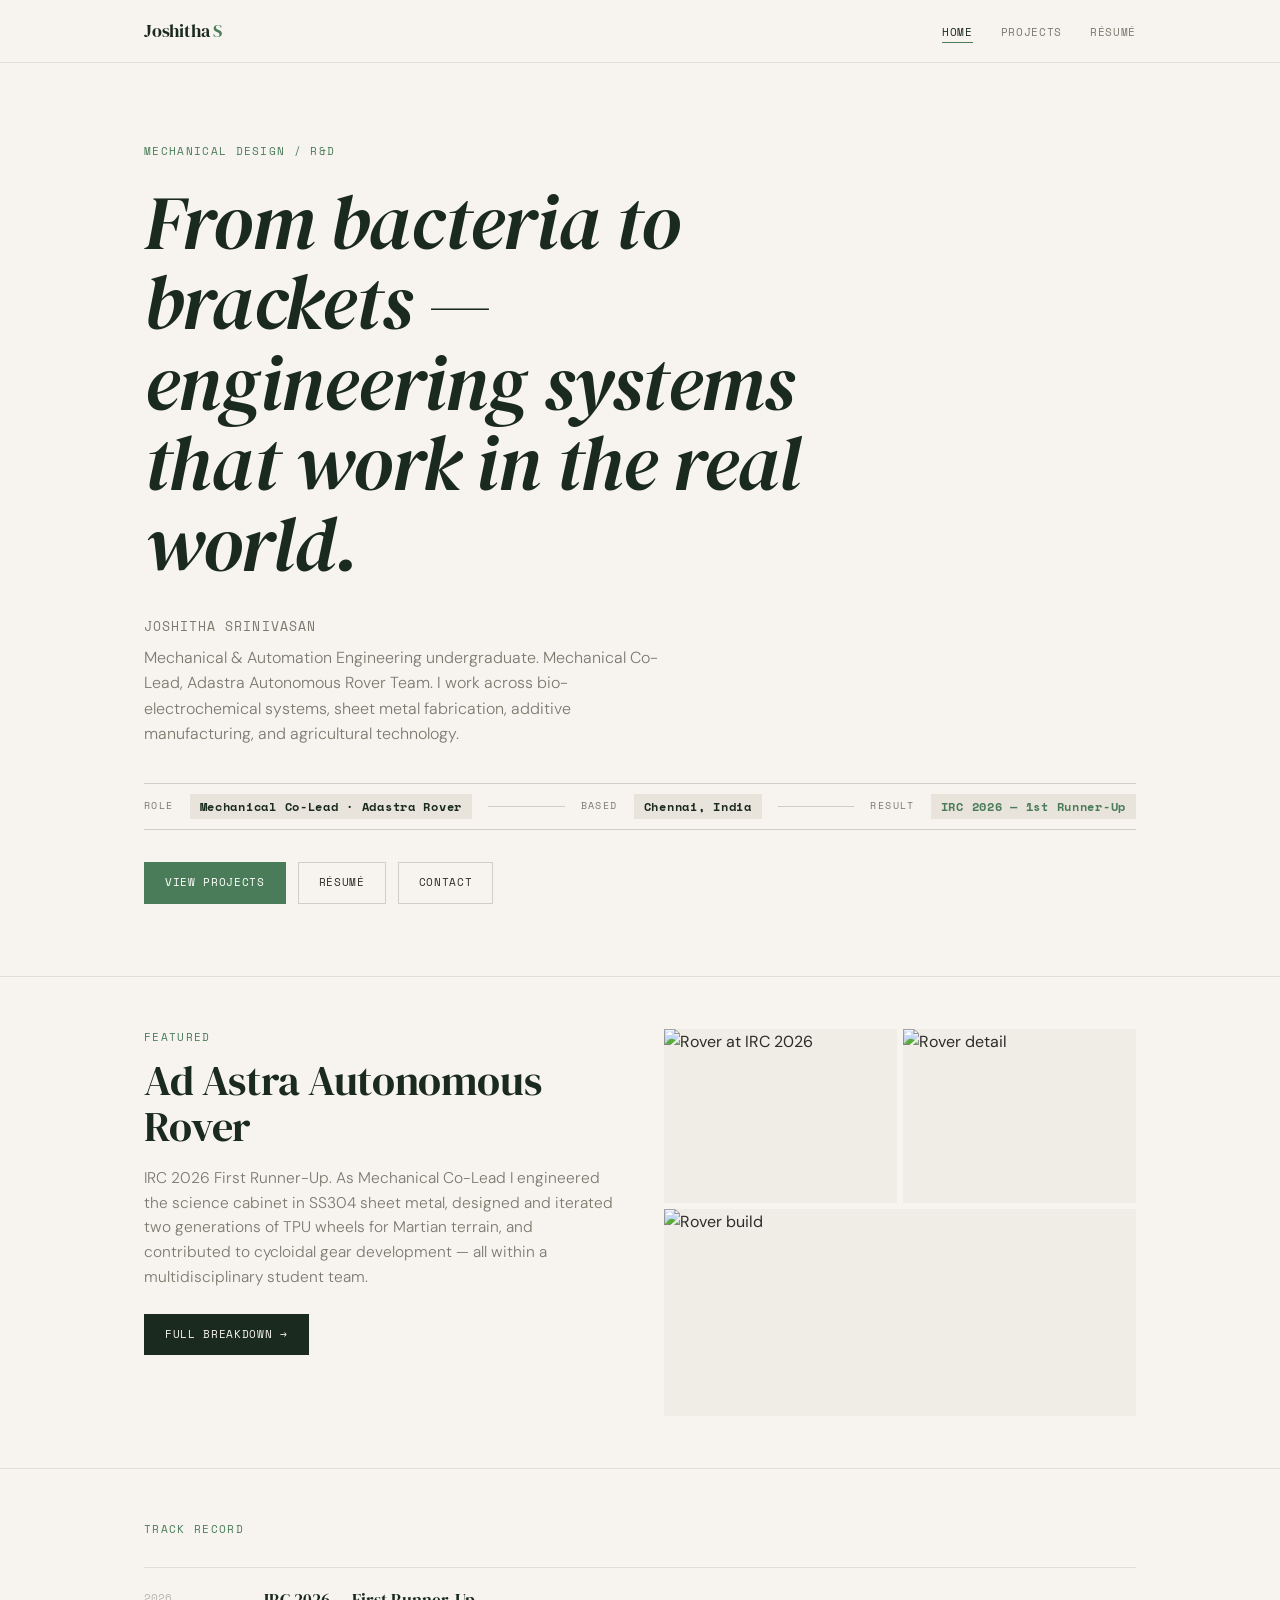
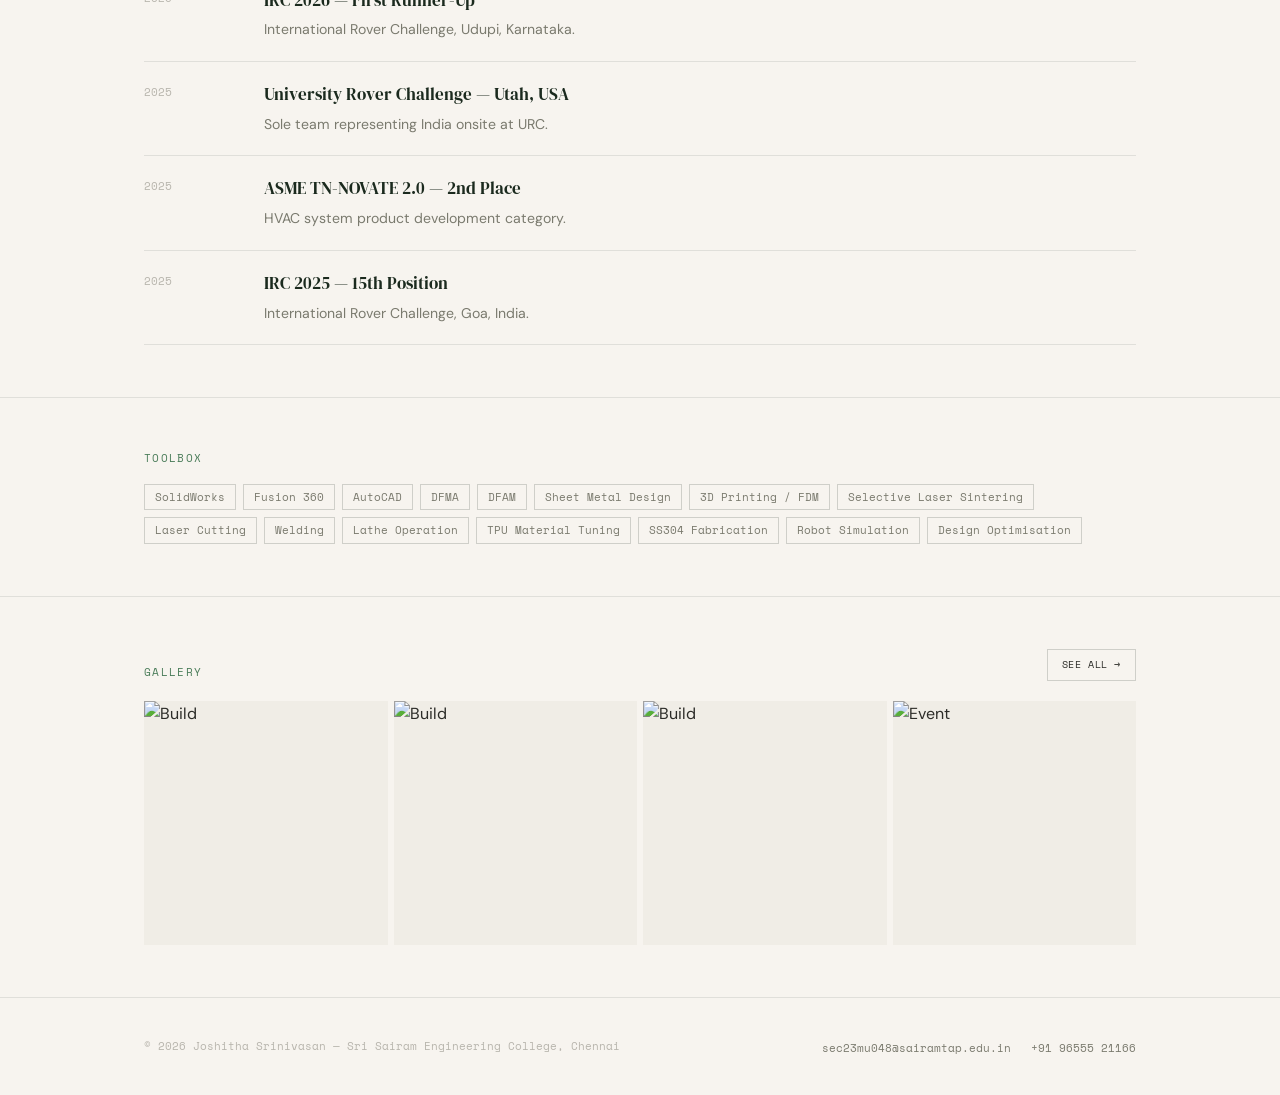
==== index.html @ 1618175f "Add files via upload" ====
<!DOCTYPE html>
<html lang="en">
<head>
<meta charset="UTF-8">
<meta name="viewport" content="width=device-width,initial-scale=1.0">
<title>Joshitha Srinivasan — Mechanical Design Engineer</title>
<meta name="description" content="Mechanical & Automation Engineering undergraduate. Mechanical Co-Lead, Adastra Autonomous Rover Team. Bio-electrochemical systems, materials, CAD, fabrication.">
<link rel="stylesheet" href="style.css">
</head>
<body>

<nav class="nav">
  <div class="wrap nav__inner">
    <a href="index.html" class="nav__logo">Joshitha<span> S</span></a>
    <ul class="nav__links">
      <li><a href="index.html" aria-current="page">Home</a></li>
      <li><a href="projects.html">Projects</a></li>
      <li><a href="resume.html">Résumé</a></li>
    </ul>
  </div>
</nav>

<!-- HERO -->
<section style="padding:80px 0 72px;">
  <div class="wrap">

    <!-- italic serif quote — the risk, the opener -->
    <p class="eyebrow" style="margin-bottom:20px;">Mechanical Design / R&amp;D</p>
    <h1 style="font-style:italic; color:var(--forest); max-width:740px; margin-bottom:32px; line-height:1.05;">
      From bacteria to brackets — engineering systems that work in the real world.
    </h1>

    <!-- Name below the quote — unconventional, signals thinker not CV -->
    <p style="font-family:var(--mono);font-size:13px;letter-spacing:.08em;text-transform:uppercase;color:var(--muted);margin-bottom:8px;">Joshitha Srinivasan</p>
    <p style="font-family:var(--sans);font-size:1rem;color:var(--muted);max-width:520px;font-weight:300;margin-bottom:36px;">Mechanical &amp; Automation Engineering undergraduate. Mechanical Co-Lead, Adastra Autonomous Rover Team. I work across bio-electrochemical systems, sheet metal fabrication, additive manufacturing, and agricultural technology.</p>

    <!-- Spec strip — hero version -->
    <div class="material-strip">
      <span class="material-label">Role</span>
      <span class="material-name">Mechanical Co-Lead · Adastra Rover</span>
      <span style="flex:1;height:1px;background:var(--line2);"></span>
      <span class="material-label">Based</span>
      <span class="material-name">Chennai, India</span>
      <span style="flex:1;height:1px;background:var(--line2);"></span>
      <span class="material-label">Result</span>
      <span class="material-name" style="color:var(--sage);">IRC 2026 — 1st Runner-Up</span>
    </div>

    <div style="display:flex;gap:12px;flex-wrap:wrap;margin-top:28px;">
      <a href="projects.html" class="btn btn--sage">View projects</a>
      <a href="resume.html" class="btn">Résumé</a>
      <a href="mailto:sec23mu048@sairamtap.edu.in" class="btn">Contact</a>
    </div>
  </div>
</section>

<hr class="rule">

<!-- FEATURED — Rover -->
<section class="tight">
  <div class="wrap">
    <div class="two-col">
      <div>
        <p class="eyebrow" style="margin-bottom:12px;">Featured</p>
        <h2 style="color:var(--forest);margin-bottom:16px;">Ad Astra Autonomous Rover</h2>
        <p style="color:var(--muted);font-weight:300;font-size:.97rem;margin-bottom:24px;">IRC 2026 First Runner-Up. As Mechanical Co-Lead I engineered the science cabinet in SS304 sheet metal, designed and iterated two generations of TPU wheels for Martian terrain, and contributed to cycloidal gear development — all within a multidisciplinary student team.</p>
        <a href="projects.html#rover" class="btn btn--primary">Full breakdown →</a>
      </div>
      <div style="display:grid;grid-template-columns:1fr 1fr;gap:6px;">
        <div class="img-box" style="aspect-ratio:4/3;" onclick="lb(this)"><img src="Rover/20251028_035714.jpg" alt="Rover at IRC 2026"></div>
        <div class="img-box" style="aspect-ratio:4/3;" onclick="lb(this)"><img src="Rover/EPC08366.JPG" alt="Rover detail"></div>
        <div class="img-box" style="grid-column:1/-1;aspect-ratio:16/7;" onclick="lb(this)"><img src="Rover/IMG-20260131-WA0018.jpg" alt="Rover build"></div>
      </div>
    </div>
  </div>
</section>

<hr class="rule">

<!-- ACHIEVEMENTS -->
<section class="tight">
  <div class="wrap">
    <p class="eyebrow" style="margin-bottom:28px;">Track Record</p>
    <div class="timeline-row">
      <div class="timeline-year">2026</div>
      <div><p class="timeline-h">IRC 2026 — First Runner-Up</p><p class="timeline-p">International Rover Challenge, Udupi, Karnataka.</p></div>
    </div>
    <div class="timeline-row">
      <div class="timeline-year">2025</div>
      <div><p class="timeline-h">University Rover Challenge — Utah, USA</p><p class="timeline-p">Sole team representing India onsite at URC.</p></div>
    </div>
    <div class="timeline-row">
      <div class="timeline-year">2025</div>
      <div><p class="timeline-h">ASME TN-NOVATE 2.0 — 2nd Place</p><p class="timeline-p">HVAC system product development category.</p></div>
    </div>
    <div class="timeline-row">
      <div class="timeline-year">2025</div>
      <div><p class="timeline-h">IRC 2025 — 15th Position</p><p class="timeline-p">International Rover Challenge, Goa, India.</p></div>
    </div>
  </div>
</section>

<hr class="rule">

<!-- TOOLBOX -->
<section class="tight">
  <div class="wrap">
    <p class="eyebrow" style="margin-bottom:16px;">Toolbox</p>
    <div class="tags">
      <span class="tag">SolidWorks</span><span class="tag">Fusion 360</span><span class="tag">AutoCAD</span>
      <span class="tag">DFMA</span><span class="tag">DFAM</span><span class="tag">Sheet Metal Design</span>
      <span class="tag">3D Printing / FDM</span><span class="tag">Selective Laser Sintering</span>
      <span class="tag">Laser Cutting</span><span class="tag">Welding</span><span class="tag">Lathe Operation</span>
      <span class="tag">TPU Material Tuning</span><span class="tag">SS304 Fabrication</span>
      <span class="tag">Robot Simulation</span><span class="tag">Design Optimisation</span>
    </div>
  </div>
</section>

<hr class="rule">

<!-- GALLERY TEASER -->
<section class="tight">
  <div class="wrap">
    <div style="display:flex;justify-content:space-between;align-items:flex-end;margin-bottom:20px;">
      <p class="eyebrow">Gallery</p>
      <a href="projects.html#gallery" class="btn" style="font-size:10px;padding:7px 14px;">See all →</a>
    </div>
    <div style="display:grid;grid-template-columns:repeat(4,1fr);gap:6px;">
      <div class="img-box" style="aspect-ratio:1;" onclick="lb(this)"><img src="Gallery/EPC08381.JPG" alt="Build"></div>
      <div class="img-box" style="aspect-ratio:1;" onclick="lb(this)"><img src="Gallery/EPC08477.JPG" alt="Build"></div>
      <div class="img-box" style="aspect-ratio:1;" onclick="lb(this)"><img src="Gallery/EPC08541.JPG" alt="Build"></div>
      <div class="img-box" style="aspect-ratio:1;" onclick="lb(this)"><img src="Gallery/EPC09230.JPG" alt="Event"></div>
    </div>
  </div>
</section>

<!-- LIGHTBOX -->
<div class="lightbox" id="lightbox" onclick="closeLb()">
  <button class="lightbox__close" onclick="closeLb()">✕ Close</button>
  <img class="lightbox__img" id="lbImg" src="" alt="">
</div>

<footer class="site-footer">
  <div class="wrap site-footer__inner">
    <span class="footer-copy">© 2026 Joshitha Srinivasan — Sri Sairam Engineering College, Chennai</span>
    <ul class="footer-links">
      <li><a href="mailto:sec23mu048@sairamtap.edu.in">sec23mu048@sairamtap.edu.in</a></li>
      <li><a href="tel:+919655521166">+91 96555 21166</a></li>
    </ul>
  </div>
</footer>

<script>
function lb(el){ document.getElementById('lbImg').src=el.querySelector('img').src; document.getElementById('lightbox').classList.add('open'); document.body.style.overflow='hidden'; }
function closeLb(){ document.getElementById('lightbox').classList.remove('open'); document.body.style.overflow=''; }
document.addEventListener('keydown',e=>{ if(e.key==='Escape') closeLb(); });
</script>
</body>
</html>
---- style.css ----
@import url('https://fonts.googleapis.com/css2?family=DM+Serif+Display:ital@0;1&family=DM+Sans:wght@300;400;500;600&family=Space+Mono:wght@400;700&display=swap');

/* ── TOKENS ── */
:root {
  --parchment: #F7F4EF;
  --forest:    #1B2A1E;
  --sage:      #4A7C59;
  --yellow:    #E8C547;
  --ink:       #2C2C28;
  --muted:     #7A7A6E;
  --dim:       #B8B5AD;
  --line:      rgba(27,42,30,0.10);
  --line2:     rgba(27,42,30,0.18);
  --surface:   #F0EDE6;
  --surface2:  #E8E4DC;

  --serif:  'DM Serif Display', Georgia, serif;
  --sans:   'DM Sans', sans-serif;
  --mono:   'Space Mono', monospace;

  --maxw: 1120px;
  --gap:  clamp(20px, 5vw, 64px);
}

*, *::before, *::after { box-sizing: border-box; margin: 0; padding: 0; }
html { scroll-behavior: smooth; }
@media(prefers-reduced-motion:reduce){ html{scroll-behavior:auto} *{animation-duration:.001ms!important;transition-duration:.001ms!important} }
body { background: var(--parchment); color: var(--ink); font-family: var(--sans); font-size:16px; line-height:1.6; -webkit-font-smoothing:antialiased; }
img { max-width:100%; display:block; }
a { color:inherit; text-decoration:none; }
::selection { background: var(--sage); color: #fff; }
:focus-visible { outline: 2px solid var(--sage); outline-offset: 3px; }

.wrap { max-width: var(--maxw); margin: 0 auto; padding: 0 var(--gap); }

/* ── NAV ── */
.nav {
  position: sticky; top: 0; z-index: 100;
  background: rgba(247,244,239,0.92);
  backdrop-filter: blur(8px);
  border-bottom: 1px solid var(--line);
}
.nav__inner { display:flex; align-items:center; justify-content:space-between; height:62px; }
.nav__logo { font-family: var(--serif); font-size:18px; color:var(--forest); letter-spacing:-.01em; }
.nav__logo span { color: var(--sage); }
.nav__links { display:flex; gap:28px; list-style:none; }
.nav__links a { font-family:var(--mono); font-size:11px; letter-spacing:.06em; text-transform:uppercase; color:var(--muted); border-bottom:1px solid transparent; padding-bottom:2px; transition:color .15s,border-color .15s; }
.nav__links a:hover, .nav__links a[aria-current] { color:var(--forest); border-color:var(--sage); }

/* ── TYPE ── */
.eyebrow { font-family:var(--mono); font-size:11px; letter-spacing:.12em; text-transform:uppercase; color:var(--sage); }
h1,h2,h3 { font-family:var(--serif); font-weight:400; letter-spacing:-.01em; }
h1 { font-size:clamp(2.8rem,6vw,5rem); line-height:1; }
h2 { font-size:clamp(1.8rem,3.5vw,2.6rem); line-height:1.1; }
h3 { font-size:clamp(1.1rem,2vw,1.4rem); line-height:1.2; }

/* ── MATERIAL STRIP ── signature element ── */
.material-strip {
  display: flex;
  align-items: center;
  gap: 16px;
  padding: 10px 0;
  border-top: 1px solid var(--line2);
  border-bottom: 1px solid var(--line2);
  margin-bottom: 32px;
}
.material-label {
  font-family: var(--mono);
  font-size: 10px;
  letter-spacing: .14em;
  text-transform: uppercase;
  color: var(--muted);
}
.material-name {
  font-family: var(--mono);
  font-size: 12px;
  font-weight: 700;
  color: var(--forest);
  background: var(--surface2);
  padding: 3px 10px;
  letter-spacing: .06em;
}
.material-dot {
  width: 10px; height: 10px;
  border-radius: 50%;
  flex-shrink: 0;
}

/* ── BUTTONS ── */
.btn { display:inline-flex; align-items:center; gap:8px; font-family:var(--mono); font-size:11px; letter-spacing:.06em; text-transform:uppercase; padding:11px 20px; border:1px solid var(--line2); color:var(--ink); transition:background .15s,border-color .15s; }
.btn:hover { background:var(--surface2); }
.btn--primary { background:var(--forest); border-color:var(--forest); color:var(--parchment); }
.btn--primary:hover { background:var(--sage); border-color:var(--sage); }
.btn--sage { background:var(--sage); border-color:var(--sage); color:#fff; }
.btn--sage:hover { background:var(--forest); border-color:var(--forest); }

/* ── LAYOUT ── */
section { padding:80px 0; }
section.tight { padding:52px 0; }
.rule { border:none; border-top:1px solid var(--line); }
.two-col { display:grid; grid-template-columns:1fr 1fr; gap:48px; align-items:start; }
@media(max-width:800px){ .two-col{grid-template-columns:1fr;gap:28px;} }

/* ── IMAGES ── */
.img-box {
  background:var(--surface);
  overflow:hidden;
  cursor:pointer;
  display:flex;
  align-items:center;
  justify-content:center;
}
.img-box img { width:100%; height:100%; object-fit:cover; transition:transform .3s ease; }
.img-box:hover img { transform:scale(1.02); }
.img-box.contain img { object-fit:contain; }
.img-strip { display:grid; grid-template-columns:repeat(auto-fill,minmax(180px,1fr)); gap:6px; margin-top:6px; }
.img-strip .img-box { aspect-ratio:4/3; }

/* ── PROJECT BLOCK ── */
.proj-block { padding:64px 0; border-bottom:1px solid var(--line); }
.proj-block:last-of-type { border-bottom:none; }
.proj-cols { display:grid; grid-template-columns:1fr 1fr; gap:48px; align-items:start; margin-top:0; }
@media(max-width:820px){ .proj-cols{grid-template-columns:1fr;gap:24px;} }
.proj-num { font-family:var(--serif); font-size:clamp(3rem,6vw,5rem); color:var(--dim); line-height:1; margin-bottom:8px; font-style:italic; }
.proj-title { font-family:var(--serif); font-size:clamp(1.4rem,3vw,2rem); line-height:1.1; color:var(--forest); margin-bottom:20px; }
.proj-body { font-size:.96rem; color:var(--muted); line-height:1.75; font-weight:300; }
.proj-body p { margin-bottom:1em; }
.proj-body p:last-child { margin-bottom:0; }
.proj-body strong { color:var(--ink); font-weight:600; }
.proj-section { font-family:var(--mono); font-size:10px; letter-spacing:.12em; text-transform:uppercase; color:var(--sage); margin:20px 0 6px; }

/* ── SPEC TABLE ── */
.specs { border:1px solid var(--line2); margin:20px 0; }
.spec-row { display:grid; grid-template-columns:140px 1fr; border-bottom:1px solid var(--line); }
.spec-row:last-child { border-bottom:none; }
.spec-k { font-family:var(--mono); font-size:10px; letter-spacing:.08em; text-transform:uppercase; color:var(--muted); padding:10px 14px; background:var(--surface); }
.spec-v { font-family:var(--mono); font-size:12px; font-weight:700; color:var(--forest); padding:10px 14px; }

/* ── TAGS ── */
.tags { display:flex; flex-wrap:wrap; gap:7px; margin-top:16px; }
.tag { font-family:var(--mono); font-size:10.5px; padding:4px 10px; border:1px solid var(--line2); color:var(--muted); }

/* ── TIMELINE ── */
.timeline-row { display:grid; grid-template-columns:100px 1fr; gap:20px; padding:20px 0; border-top:1px solid var(--line); }
.timeline-row:last-child { border-bottom:1px solid var(--line); }
.timeline-year { font-family:var(--mono); font-size:11px; color:var(--dim); padding-top:2px; }
.timeline-h { font-family:var(--serif); font-size:1.05rem; color:var(--forest); }
.timeline-p { font-size:.88rem; color:var(--muted); margin-top:4px; }
@media(max-width:560px){ .timeline-row{grid-template-columns:1fr;gap:4px;} }

/* ── GALLERY ── */
.gallery-grid { columns:3 180px; gap:6px; }
.gallery-grid .img-box { width:100%; margin-bottom:6px; break-inside:avoid; aspect-ratio:unset; }
.gallery-grid .img-box img { width:100%; height:auto; object-fit:cover; }
@media(max-width:560px){ .gallery-grid{columns:2 120px;} }

/* ── LIGHTBOX ── */
.lightbox { display:none; position:fixed; inset:0; background:rgba(27,42,30,.94); z-index:200; align-items:center; justify-content:center; }
.lightbox.open { display:flex; }
.lightbox__img { max-width:90vw; max-height:88vh; object-fit:contain; }
.lightbox__close { position:absolute; top:20px; right:24px; font-family:var(--mono); font-size:12px; color:rgba(255,255,255,.5); cursor:pointer; background:none; border:none; }
.lightbox__close:hover { color:#fff; }

/* ── RESUME PAGE ── */
.cv-page { background:#fff; padding:32px 0 64px; }
.cv-bar { max-width:780px; margin:0 auto 16px; padding:0 24px; display:flex; justify-content:flex-end; }
.cv { max-width:760px; margin:0 auto; padding:52px 56px; background:#fff; border:1px solid #ddd; box-shadow:0 2px 20px rgba(0,0,0,.06); font-family:'Calibri','Arial',sans-serif; font-size:11pt; line-height:1.45; color:#000; }
.cv-name { font-size:26pt; font-weight:700; color:#000; margin-bottom:3px; }
.cv-contact { font-size:10pt; color:#333; margin-bottom:8px; }
.cv-rule { border:none; border-top:2px solid #000; margin:10px 0; }
.cv-rule-thin { border:none; border-top:1px solid #ccc; margin:8px 0; }
.cv-sec { font-size:11pt; font-weight:700; text-transform:uppercase; letter-spacing:.06em; color:#000; margin-bottom:6px; }
.cv-body { font-size:10.5pt; line-height:1.5; color:#000; }
.cv-body p { margin-bottom:4px; }
.cv-role { font-weight:700; font-size:10.5pt; }
.cv-list { list-style:disc; padding-left:18px; margin:4px 0 10px; }
.cv-list li { font-size:10.5pt; line-height:1.5; margin-bottom:3px; }
.cv-sub { font-weight:700; font-size:10.5pt; margin:8px 0 3px; }
.cv-achieve { list-style:none; padding:0; margin:4px 0; }
.cv-achieve li { font-size:10.5pt; padding:4px 0; border-bottom:1px solid #eee; }
.cv-achieve li:last-child { border-bottom:none; }
.cv-achieve li::before { content:"• "; font-weight:700; }

/* ── FOOTER ── */
.site-footer { border-top:1px solid var(--line); padding:36px 0; }
.site-footer__inner { display:flex; justify-content:space-between; align-items:center; flex-wrap:wrap; gap:14px; }
.footer-links { display:flex; gap:20px; list-style:none; }
.footer-links a { font-family:var(--mono); font-size:11px; color:var(--muted); }
.footer-links a:hover { color:var(--sage); }
.footer-copy { font-family:var(--mono); font-size:11px; color:var(--dim); }

@media print {
  .nav,.site-footer,.cv-bar { display:none!important; }
  .cv-page { padding:0; background:#fff; }
  .cv { border:none; box-shadow:none; max-width:100%; padding:0; }
  body { background:#fff!important; }
}
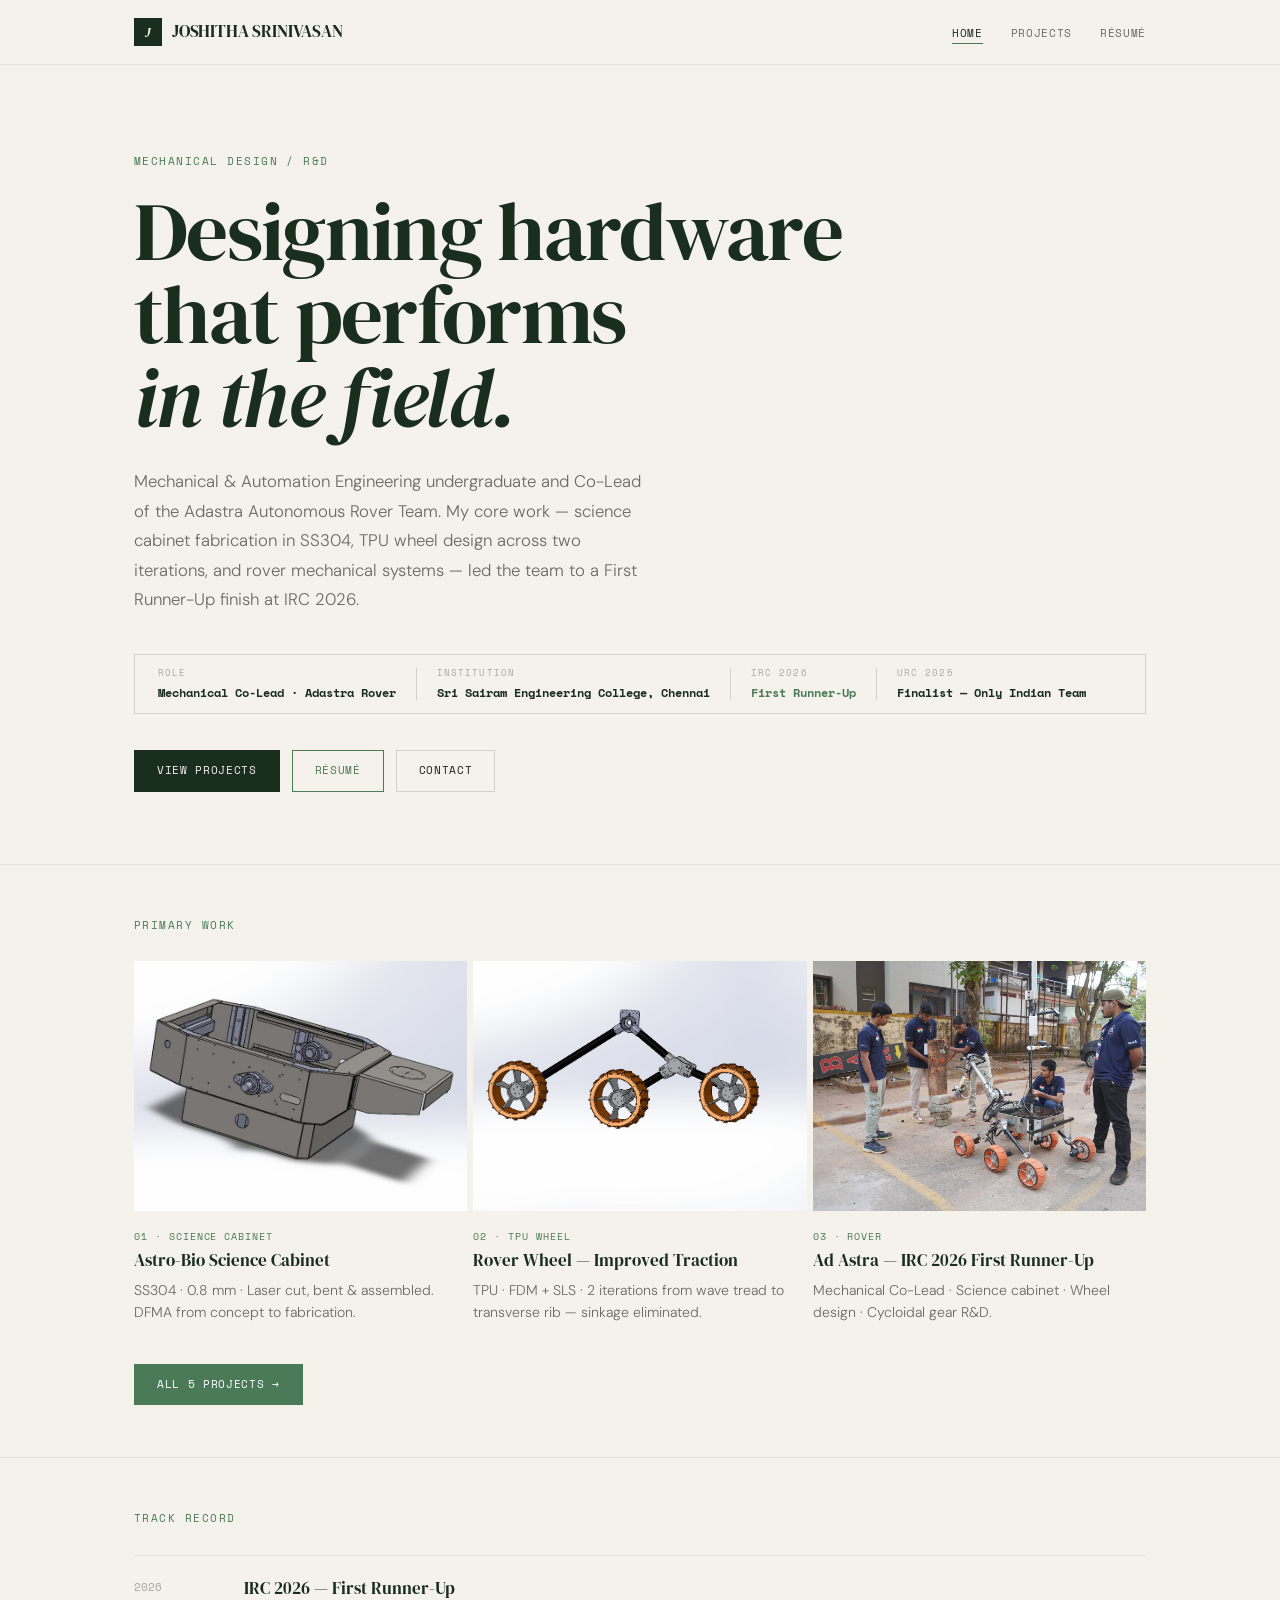
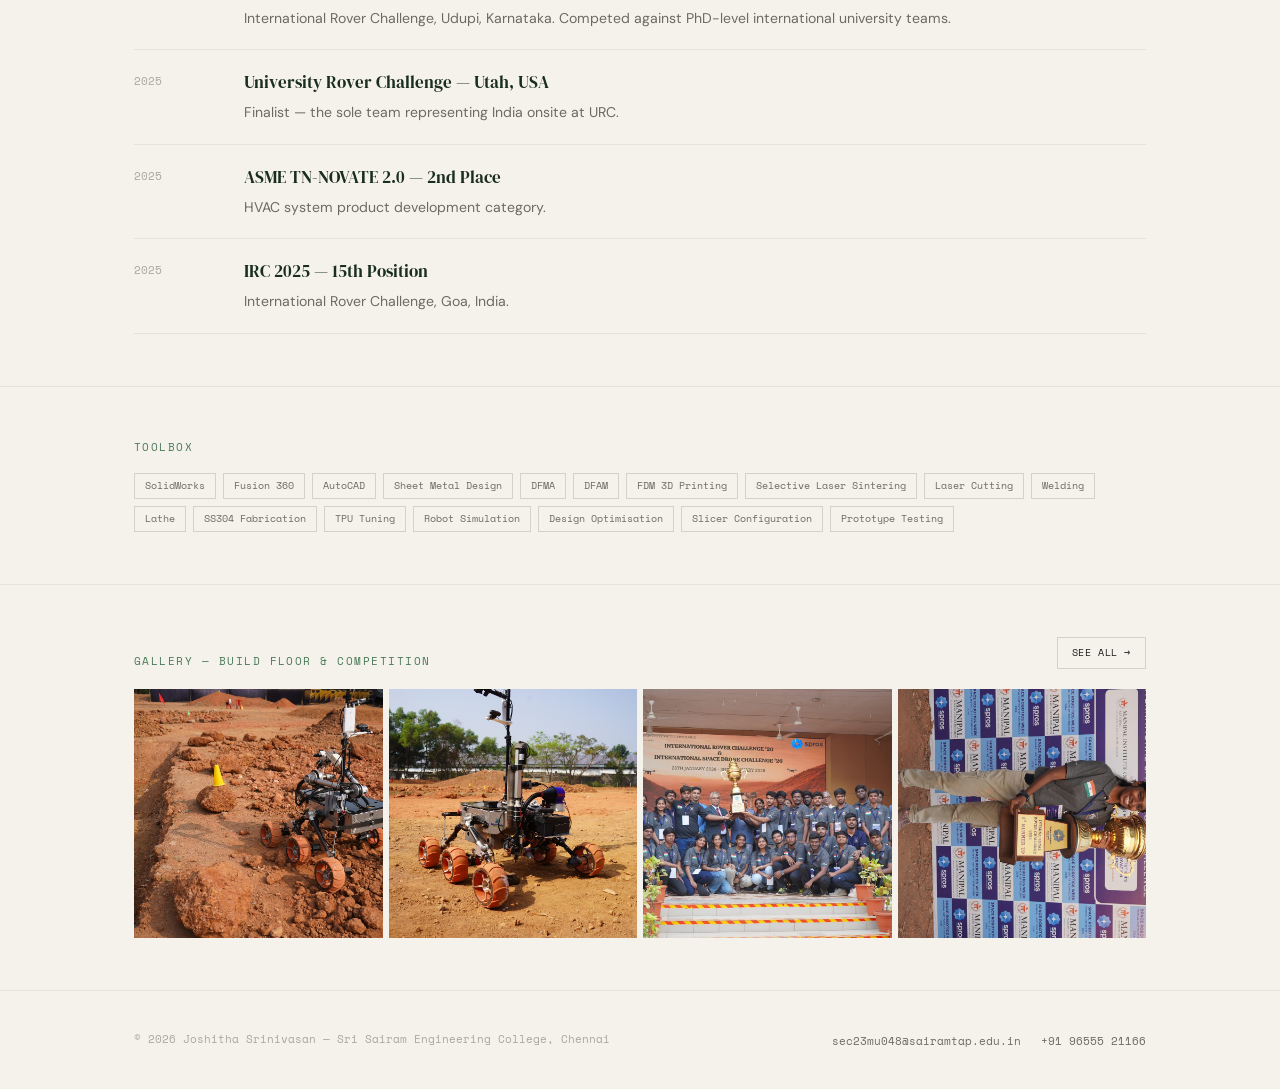
==== commit e2b4be92: "Add files via upload" ====
--- a/index.html
+++ b/index.html
@@ -4,14 +4,17 @@
 <meta charset="UTF-8">
 <meta name="viewport" content="width=device-width,initial-scale=1.0">
 <title>Joshitha Srinivasan — Mechanical Design Engineer</title>
-<meta name="description" content="Mechanical & Automation Engineering undergraduate. Mechanical Co-Lead, Adastra Autonomous Rover Team. Bio-electrochemical systems, materials, CAD, fabrication.">
+<meta name="description" content="Mechanical & Automation Engineering undergraduate. Mechanical Co-Lead, Adastra Autonomous Rover Team. IRC 2026 First Runner-Up.">
 <link rel="stylesheet" href="style.css">
 </head>
 <body>
 
 <nav class="nav">
   <div class="wrap nav__inner">
-    <a href="index.html" class="nav__logo">Joshitha<span> S</span></a>
+    <a href="index.html" class="nav__logo">
+      <div class="nav__logo-mark"><span>J</span></div>
+      JOSHITHA SRINIVASAN
+    </a>
     <ul class="nav__links">
       <li><a href="index.html" aria-current="page">Home</a></li>
       <li><a href="projects.html">Projects</a></li>
@@ -20,35 +23,35 @@
   </div>
 </nav>
 
-<!-- HERO -->
-<section style="padding:80px 0 72px;">
-  <div class="wrap">
-
-    <!-- italic serif quote — the risk, the opener -->
+<!-- ══════════════ HERO ══════════════ -->
+<section style="padding:88px 0 72px;">
+  <div class="wrap">
     <p class="eyebrow" style="margin-bottom:20px;">Mechanical Design / R&amp;D</p>
-    <h1 style="font-style:italic; color:var(--forest); max-width:740px; margin-bottom:32px; line-height:1.05;">
-      From bacteria to brackets — engineering systems that work in the real world.
+
+    <!-- Strong confident statement — rover, cabinet, wheel as primary -->
+    <h1 style="color:var(--forest);max-width:780px;margin-bottom:28px;">
+      Designing hardware<br>that performs<br><em>in the field.</em>
     </h1>
 
-    <!-- Name below the quote — unconventional, signals thinker not CV -->
-    <p style="font-family:var(--mono);font-size:13px;letter-spacing:.08em;text-transform:uppercase;color:var(--muted);margin-bottom:8px;">Joshitha Srinivasan</p>
-    <p style="font-family:var(--sans);font-size:1rem;color:var(--muted);max-width:520px;font-weight:300;margin-bottom:36px;">Mechanical &amp; Automation Engineering undergraduate. Mechanical Co-Lead, Adastra Autonomous Rover Team. I work across bio-electrochemical systems, sheet metal fabrication, additive manufacturing, and agricultural technology.</p>
-
-    <!-- Spec strip — hero version -->
-    <div class="material-strip">
-      <span class="material-label">Role</span>
-      <span class="material-name">Mechanical Co-Lead · Adastra Rover</span>
-      <span style="flex:1;height:1px;background:var(--line2);"></span>
-      <span class="material-label">Based</span>
-      <span class="material-name">Chennai, India</span>
-      <span style="flex:1;height:1px;background:var(--line2);"></span>
-      <span class="material-label">Result</span>
-      <span class="material-name" style="color:var(--sage);">IRC 2026 — 1st Runner-Up</span>
-    </div>
-
-    <div style="display:flex;gap:12px;flex-wrap:wrap;margin-top:28px;">
-      <a href="projects.html" class="btn btn--sage">View projects</a>
-      <a href="resume.html" class="btn">Résumé</a>
+    <p style="font-family:var(--sans);font-size:1.05rem;color:var(--muted);max-width:520px;font-weight:300;line-height:1.75;margin-bottom:40px;">Mechanical &amp; Automation Engineering undergraduate and Co-Lead of the Adastra Autonomous Rover Team. My core work — science cabinet fabrication in SS304, TPU wheel design across two iterations, and rover mechanical systems — led the team to a First Runner-Up finish at IRC 2026.</p>
+
+    <!-- Hero spec strip -->
+    <div class="mat-strip">
+      <div class="mat-swatch" style="background:var(--forest);"></div>
+      <div class="mat-content">
+        <div class="mat-kv"><div class="mat-k">Role</div><div class="mat-v">Mechanical Co-Lead · Adastra Rover</div></div>
+        <div class="mat-div"></div>
+        <div class="mat-kv"><div class="mat-k">Institution</div><div class="mat-v">Sri Sairam Engineering College, Chennai</div></div>
+        <div class="mat-div"></div>
+        <div class="mat-kv"><div class="mat-k">IRC 2026</div><div class="mat-v" style="color:var(--sage);">First Runner-Up</div></div>
+        <div class="mat-div"></div>
+        <div class="mat-kv"><div class="mat-k">URC 2025</div><div class="mat-v">Finalist — Only Indian Team</div></div>
+      </div>
+    </div>
+
+    <div style="display:flex;gap:12px;flex-wrap:wrap;">
+      <a href="projects.html" class="btn btn--primary">View projects</a>
+      <a href="resume.html" class="btn btn--outline">Résumé</a>
       <a href="mailto:sec23mu048@sairamtap.edu.in" class="btn">Contact</a>
     </div>
   </div>
@@ -56,88 +59,119 @@
 
 <hr class="rule">
 
-<!-- FEATURED — Rover -->
-<section class="tight">
-  <div class="wrap">
-    <div class="two-col">
+<!-- ══════════════ FEATURED — THREE PRIMARY ══════════════ -->
+<section class="tight">
+  <div class="wrap">
+    <p class="eyebrow" style="margin-bottom:28px;">Primary Work</p>
+
+    <!-- Three featured cards in a row -->
+    <div style="display:grid;grid-template-columns:1fr 1fr 1fr;gap:6px;margin-bottom:40px;">
+
+      <!-- Cabinet -->
       <div>
-        <p class="eyebrow" style="margin-bottom:12px;">Featured</p>
-        <h2 style="color:var(--forest);margin-bottom:16px;">Ad Astra Autonomous Rover</h2>
-        <p style="color:var(--muted);font-weight:300;font-size:.97rem;margin-bottom:24px;">IRC 2026 First Runner-Up. As Mechanical Co-Lead I engineered the science cabinet in SS304 sheet metal, designed and iterated two generations of TPU wheels for Martian terrain, and contributed to cycloidal gear development — all within a multidisciplinary student team.</p>
-        <a href="projects.html#rover" class="btn btn--primary">Full breakdown →</a>
-      </div>
-      <div style="display:grid;grid-template-columns:1fr 1fr;gap:6px;">
-        <div class="img-box" style="aspect-ratio:4/3;" onclick="lb(this)"><img src="Rover/20251028_035714.jpg" alt="Rover at IRC 2026"></div>
-        <div class="img-box" style="aspect-ratio:4/3;" onclick="lb(this)"><img src="Rover/EPC08366.JPG" alt="Rover detail"></div>
-        <div class="img-box" style="grid-column:1/-1;aspect-ratio:16/7;" onclick="lb(this)"><img src="Rover/IMG-20260131-WA0018.jpg" alt="Rover build"></div>
-      </div>
-    </div>
-  </div>
-</section>
-
-<hr class="rule">
-
-<!-- ACHIEVEMENTS -->
+        <div class="img-box" style="aspect-ratio:4/3;" onclick="lb(this)">
+          <img src="images/cab_cad.jpg" alt="Science Cabinet CAD">
+        </div>
+        <div style="padding:18px 0 0;">
+          <p style="font-family:var(--mono);font-size:9.5px;letter-spacing:.1em;text-transform:uppercase;color:var(--sage);margin-bottom:6px;">01 · Science Cabinet</p>
+          <h3 style="font-size:1.05rem;color:var(--forest);margin-bottom:8px;">Astro-Bio Science Cabinet</h3>
+          <p style="font-size:.88rem;color:var(--muted);font-weight:300;">SS304 · 0.8 mm · Laser cut, bent &amp; assembled. DFMA from concept to fabrication.</p>
+        </div>
+      </div>
+
+      <!-- Wheel -->
+      <div>
+        <div class="img-box" style="aspect-ratio:4/3;" onclick="lb(this)">
+          <img src="images/wheel_iter2.jpg" alt="TPU Wheel CAD">
+        </div>
+        <div style="padding:18px 0 0;">
+          <p style="font-family:var(--mono);font-size:9.5px;letter-spacing:.1em;text-transform:uppercase;color:var(--sage);margin-bottom:6px;">02 · TPU Wheel</p>
+          <h3 style="font-size:1.05rem;color:var(--forest);margin-bottom:8px;">Rover Wheel — Improved Traction</h3>
+          <p style="font-size:.88rem;color:var(--muted);font-weight:300;">TPU · FDM + SLS · 2 iterations from wave tread to transverse rib — sinkage eliminated.</p>
+        </div>
+      </div>
+
+      <!-- Rover -->
+      <div>
+        <div class="img-box" style="aspect-ratio:4/3;" onclick="lb(this)">
+          <img src="images/g1.jpg" alt="Rover at IRC 2026">
+        </div>
+        <div style="padding:18px 0 0;">
+          <p style="font-family:var(--mono);font-size:9.5px;letter-spacing:.1em;text-transform:uppercase;color:var(--sage);margin-bottom:6px;">03 · Rover</p>
+          <h3 style="font-size:1.05rem;color:var(--forest);margin-bottom:8px;">Ad Astra — IRC 2026 First Runner-Up</h3>
+          <p style="font-size:.88rem;color:var(--muted);font-weight:300;">Mechanical Co-Lead · Science cabinet · Wheel design · Cycloidal gear R&amp;D.</p>
+        </div>
+      </div>
+    </div>
+
+    <a href="projects.html" class="btn btn--sage">All 5 projects →</a>
+  </div>
+</section>
+
+<hr class="rule">
+
+<!-- ══════════════ ACHIEVEMENTS ══════════════ -->
 <section class="tight">
   <div class="wrap">
     <p class="eyebrow" style="margin-bottom:28px;">Track Record</p>
     <div class="timeline-row">
-      <div class="timeline-year">2026</div>
-      <div><p class="timeline-h">IRC 2026 — First Runner-Up</p><p class="timeline-p">International Rover Challenge, Udupi, Karnataka.</p></div>
-    </div>
-    <div class="timeline-row">
-      <div class="timeline-year">2025</div>
-      <div><p class="timeline-h">University Rover Challenge — Utah, USA</p><p class="timeline-p">Sole team representing India onsite at URC.</p></div>
-    </div>
-    <div class="timeline-row">
-      <div class="timeline-year">2025</div>
-      <div><p class="timeline-h">ASME TN-NOVATE 2.0 — 2nd Place</p><p class="timeline-p">HVAC system product development category.</p></div>
-    </div>
-    <div class="timeline-row">
-      <div class="timeline-year">2025</div>
-      <div><p class="timeline-h">IRC 2025 — 15th Position</p><p class="timeline-p">International Rover Challenge, Goa, India.</p></div>
-    </div>
-  </div>
-</section>
-
-<hr class="rule">
-
-<!-- TOOLBOX -->
+      <div class="t-year">2026</div>
+      <div><p class="t-h">IRC 2026 — First Runner-Up</p><p class="t-p">International Rover Challenge, Udupi, Karnataka. Competed against PhD-level international university teams.</p></div>
+    </div>
+    <div class="timeline-row">
+      <div class="t-year">2025</div>
+      <div><p class="t-h">University Rover Challenge — Utah, USA</p><p class="t-p">Finalist — the sole team representing India onsite at URC.</p></div>
+    </div>
+    <div class="timeline-row">
+      <div class="t-year">2025</div>
+      <div><p class="t-h">ASME TN-NOVATE 2.0 — 2nd Place</p><p class="t-p">HVAC system product development category.</p></div>
+    </div>
+    <div class="timeline-row">
+      <div class="t-year">2025</div>
+      <div><p class="t-h">IRC 2025 — 15th Position</p><p class="t-p">International Rover Challenge, Goa, India.</p></div>
+    </div>
+  </div>
+</section>
+
+<hr class="rule">
+
+<!-- ══════════════ TOOLBOX ══════════════ -->
 <section class="tight">
   <div class="wrap">
     <p class="eyebrow" style="margin-bottom:16px;">Toolbox</p>
     <div class="tags">
       <span class="tag">SolidWorks</span><span class="tag">Fusion 360</span><span class="tag">AutoCAD</span>
-      <span class="tag">DFMA</span><span class="tag">DFAM</span><span class="tag">Sheet Metal Design</span>
-      <span class="tag">3D Printing / FDM</span><span class="tag">Selective Laser Sintering</span>
-      <span class="tag">Laser Cutting</span><span class="tag">Welding</span><span class="tag">Lathe Operation</span>
-      <span class="tag">TPU Material Tuning</span><span class="tag">SS304 Fabrication</span>
+      <span class="tag">Sheet Metal Design</span><span class="tag">DFMA</span><span class="tag">DFAM</span>
+      <span class="tag">FDM 3D Printing</span><span class="tag">Selective Laser Sintering</span>
+      <span class="tag">Laser Cutting</span><span class="tag">Welding</span><span class="tag">Lathe</span>
+      <span class="tag">SS304 Fabrication</span><span class="tag">TPU Tuning</span>
       <span class="tag">Robot Simulation</span><span class="tag">Design Optimisation</span>
-    </div>
-  </div>
-</section>
-
-<hr class="rule">
-
-<!-- GALLERY TEASER -->
+      <span class="tag">Slicer Configuration</span><span class="tag">Prototype Testing</span>
+    </div>
+  </div>
+</section>
+
+<hr class="rule">
+
+<!-- ══════════════ GALLERY TEASER ══════════════ -->
 <section class="tight">
   <div class="wrap">
     <div style="display:flex;justify-content:space-between;align-items:flex-end;margin-bottom:20px;">
-      <p class="eyebrow">Gallery</p>
+      <p class="eyebrow">Gallery — Build floor &amp; competition</p>
       <a href="projects.html#gallery" class="btn" style="font-size:10px;padding:7px 14px;">See all →</a>
     </div>
     <div style="display:grid;grid-template-columns:repeat(4,1fr);gap:6px;">
-      <div class="img-box" style="aspect-ratio:1;" onclick="lb(this)"><img src="Gallery/EPC08381.JPG" alt="Build"></div>
-      <div class="img-box" style="aspect-ratio:1;" onclick="lb(this)"><img src="Gallery/EPC08477.JPG" alt="Build"></div>
-      <div class="img-box" style="aspect-ratio:1;" onclick="lb(this)"><img src="Gallery/EPC08541.JPG" alt="Build"></div>
-      <div class="img-box" style="aspect-ratio:1;" onclick="lb(this)"><img src="Gallery/EPC09230.JPG" alt="Event"></div>
+      <div class="img-box" style="aspect-ratio:1;" onclick="lb(this)"><img src="images/g2.jpg" alt="Competition"></div>
+      <div class="img-box" style="aspect-ratio:1;" onclick="lb(this)"><img src="images/g4.jpg" alt="Build"></div>
+      <div class="img-box" style="aspect-ratio:1;" onclick="lb(this)"><img src="images/g6.jpg" alt="Team"></div>
+      <div class="img-box" style="aspect-ratio:1;" onclick="lb(this)"><img src="images/g8.jpg" alt="Event"></div>
     </div>
   </div>
 </section>
 
 <!-- LIGHTBOX -->
 <div class="lightbox" id="lightbox" onclick="closeLb()">
-  <button class="lightbox__close" onclick="closeLb()">✕ Close</button>
+  <button class="lightbox__close" onclick="closeLb()">✕ CLOSE</button>
   <img class="lightbox__img" id="lbImg" src="" alt="">
 </div>
 
@@ -152,9 +186,17 @@
 </footer>
 
 <script>
-function lb(el){ document.getElementById('lbImg').src=el.querySelector('img').src; document.getElementById('lightbox').classList.add('open'); document.body.style.overflow='hidden'; }
-function closeLb(){ document.getElementById('lightbox').classList.remove('open'); document.body.style.overflow=''; }
-document.addEventListener('keydown',e=>{ if(e.key==='Escape') closeLb(); });
+function lb(el){
+  var src = el.tagName==='IMG' ? el.src : el.querySelector('img').src;
+  document.getElementById('lbImg').src = src;
+  document.getElementById('lightbox').classList.add('open');
+  document.body.style.overflow = 'hidden';
+}
+function closeLb(){
+  document.getElementById('lightbox').classList.remove('open');
+  document.body.style.overflow = '';
+}
+document.addEventListener('keydown', e => { if(e.key==='Escape') closeLb(); });
 </script>
 </body>
 </html>
--- a/style.css
+++ b/style.css
@@ -1,197 +1,159 @@
-@import url('https://fonts.googleapis.com/css2?family=DM+Serif+Display:ital@0;1&family=DM+Sans:wght@300;400;500;600&family=Space+Mono:wght@400;700&display=swap');
+@import url('https://fonts.googleapis.com/css2?family=DM+Serif+Display:ital@0;1&family=DM+Sans:ital,wght@0,300;0,400;0,500;0,600;1,300&family=Space+Mono:wght@400;700&display=swap');
 
-/* ── TOKENS ── */
 :root {
-  --parchment: #F7F4EF;
-  --forest:    #1B2A1E;
-  --sage:      #4A7C59;
-  --yellow:    #E8C547;
-  --ink:       #2C2C28;
-  --muted:     #7A7A6E;
-  --dim:       #B8B5AD;
-  --line:      rgba(27,42,30,0.10);
-  --line2:     rgba(27,42,30,0.18);
-  --surface:   #F0EDE6;
-  --surface2:  #E8E4DC;
+  --parchment:  #F5F2EB;
+  --paper:      #FDFCF9;
+  --forest:     #1A2E1E;
+  --sage:       #4A7A58;
+  --sage-dim:   rgba(74,122,88,0.12);
+  --gold:       #C8A84B;
+  --ink:        #1E1E1A;
+  --muted:      #6B6B60;
+  --dim:        #A8A89E;
+  --line:       rgba(26,46,30,0.08);
+  --line2:      rgba(26,46,30,0.16);
+  --surface:    #EEE9DF;
+  --surface2:   #E5DFD3;
 
-  --serif:  'DM Serif Display', Georgia, serif;
-  --sans:   'DM Sans', sans-serif;
-  --mono:   'Space Mono', monospace;
+  --serif: 'DM Serif Display', Georgia, serif;
+  --sans:  'DM Sans', sans-serif;
+  --mono:  'Space Mono', monospace;
 
-  --maxw: 1120px;
-  --gap:  clamp(20px, 5vw, 64px);
+  --maxw: 1140px;
+  --gap:  clamp(20px,5vw,64px);
 }
 
-*, *::before, *::after { box-sizing: border-box; margin: 0; padding: 0; }
-html { scroll-behavior: smooth; }
-@media(prefers-reduced-motion:reduce){ html{scroll-behavior:auto} *{animation-duration:.001ms!important;transition-duration:.001ms!important} }
-body { background: var(--parchment); color: var(--ink); font-family: var(--sans); font-size:16px; line-height:1.6; -webkit-font-smoothing:antialiased; }
-img { max-width:100%; display:block; }
-a { color:inherit; text-decoration:none; }
-::selection { background: var(--sage); color: #fff; }
-:focus-visible { outline: 2px solid var(--sage); outline-offset: 3px; }
+*,*::before,*::after{box-sizing:border-box;margin:0;padding:0;}
+html{scroll-behavior:smooth;}
+@media(prefers-reduced-motion:reduce){html{scroll-behavior:auto;}*{animation-duration:.001ms!important;transition-duration:.001ms!important;}}
+body{background:var(--parchment);color:var(--ink);font-family:var(--sans);font-size:16px;line-height:1.6;-webkit-font-smoothing:antialiased;}
+img{max-width:100%;display:block;}
+a{color:inherit;text-decoration:none;}
+::selection{background:var(--sage);color:#fff;}
+:focus-visible{outline:2px solid var(--sage);outline-offset:3px;}
 
-.wrap { max-width: var(--maxw); margin: 0 auto; padding: 0 var(--gap); }
+.wrap{max-width:var(--maxw);margin:0 auto;padding:0 var(--gap);}
 
-/* ── NAV ── */
-.nav {
-  position: sticky; top: 0; z-index: 100;
-  background: rgba(247,244,239,0.92);
-  backdrop-filter: blur(8px);
-  border-bottom: 1px solid var(--line);
-}
-.nav__inner { display:flex; align-items:center; justify-content:space-between; height:62px; }
-.nav__logo { font-family: var(--serif); font-size:18px; color:var(--forest); letter-spacing:-.01em; }
-.nav__logo span { color: var(--sage); }
-.nav__links { display:flex; gap:28px; list-style:none; }
-.nav__links a { font-family:var(--mono); font-size:11px; letter-spacing:.06em; text-transform:uppercase; color:var(--muted); border-bottom:1px solid transparent; padding-bottom:2px; transition:color .15s,border-color .15s; }
-.nav__links a:hover, .nav__links a[aria-current] { color:var(--forest); border-color:var(--sage); }
+/* NAV */
+.nav{position:sticky;top:0;z-index:100;background:rgba(245,242,235,0.93);backdrop-filter:blur(10px);border-bottom:1px solid var(--line);}
+.nav__inner{display:flex;align-items:center;justify-content:space-between;height:64px;}
+.nav__logo{font-family:var(--serif);font-size:17px;color:var(--forest);letter-spacing:-.01em;display:flex;align-items:center;gap:10px;}
+.nav__logo-mark{width:28px;height:28px;background:var(--forest);display:flex;align-items:center;justify-content:center;}
+.nav__logo-mark span{font-family:var(--serif);font-size:14px;color:var(--parchment);font-style:italic;}
+.nav__links{display:flex;gap:28px;list-style:none;}
+.nav__links a{font-family:var(--mono);font-size:11px;letter-spacing:.06em;text-transform:uppercase;color:var(--muted);border-bottom:1px solid transparent;padding-bottom:2px;transition:color .15s,border-color .15s;}
+.nav__links a:hover,.nav__links a[aria-current]{color:var(--forest);border-color:var(--sage);}
 
-/* ── TYPE ── */
-.eyebrow { font-family:var(--mono); font-size:11px; letter-spacing:.12em; text-transform:uppercase; color:var(--sage); }
-h1,h2,h3 { font-family:var(--serif); font-weight:400; letter-spacing:-.01em; }
-h1 { font-size:clamp(2.8rem,6vw,5rem); line-height:1; }
-h2 { font-size:clamp(1.8rem,3.5vw,2.6rem); line-height:1.1; }
-h3 { font-size:clamp(1.1rem,2vw,1.4rem); line-height:1.2; }
+/* TYPE */
+.eyebrow{font-family:var(--mono);font-size:10.5px;letter-spacing:.14em;text-transform:uppercase;color:var(--sage);}
+h1{font-family:var(--serif);font-weight:400;font-size:clamp(2.8rem,6.5vw,5.2rem);line-height:1;letter-spacing:-.02em;}
+h2{font-family:var(--serif);font-weight:400;font-size:clamp(1.8rem,3.5vw,2.6rem);line-height:1.1;letter-spacing:-.01em;}
+h3{font-family:var(--serif);font-weight:400;font-size:clamp(1.15rem,2.2vw,1.5rem);line-height:1.2;}
 
-/* ── MATERIAL STRIP ── signature element ── */
-.material-strip {
-  display: flex;
-  align-items: center;
-  gap: 16px;
-  padding: 10px 0;
-  border-top: 1px solid var(--line2);
-  border-bottom: 1px solid var(--line2);
-  margin-bottom: 32px;
-}
-.material-label {
-  font-family: var(--mono);
-  font-size: 10px;
-  letter-spacing: .14em;
-  text-transform: uppercase;
-  color: var(--muted);
-}
-.material-name {
-  font-family: var(--mono);
-  font-size: 12px;
-  font-weight: 700;
-  color: var(--forest);
-  background: var(--surface2);
-  padding: 3px 10px;
-  letter-spacing: .06em;
-}
-.material-dot {
-  width: 10px; height: 10px;
-  border-radius: 50%;
-  flex-shrink: 0;
-}
+/* MATERIAL STRIP — signature element */
+.mat-strip{display:flex;align-items:center;gap:0;border:1px solid var(--line2);margin-bottom:36px;overflow:hidden;}
+.mat-swatch{width:5px;height:100%;align-self:stretch;flex-shrink:0;}
+.mat-content{display:flex;align-items:center;gap:20px;padding:11px 18px;flex:1;flex-wrap:wrap;}
+.mat-kv{display:flex;flex-direction:column;gap:2px;}
+.mat-k{font-family:var(--mono);font-size:9px;letter-spacing:.12em;text-transform:uppercase;color:var(--dim);}
+.mat-v{font-family:var(--mono);font-size:12px;font-weight:700;color:var(--forest);}
+.mat-div{width:1px;height:32px;background:var(--line2);flex-shrink:0;}
 
-/* ── BUTTONS ── */
-.btn { display:inline-flex; align-items:center; gap:8px; font-family:var(--mono); font-size:11px; letter-spacing:.06em; text-transform:uppercase; padding:11px 20px; border:1px solid var(--line2); color:var(--ink); transition:background .15s,border-color .15s; }
-.btn:hover { background:var(--surface2); }
-.btn--primary { background:var(--forest); border-color:var(--forest); color:var(--parchment); }
-.btn--primary:hover { background:var(--sage); border-color:var(--sage); }
-.btn--sage { background:var(--sage); border-color:var(--sage); color:#fff; }
-.btn--sage:hover { background:var(--forest); border-color:var(--forest); }
+/* SECTIONS */
+section{padding:80px 0;}
+section.tight{padding:52px 0;}
+.rule{border:none;border-top:1px solid var(--line);}
 
-/* ── LAYOUT ── */
-section { padding:80px 0; }
-section.tight { padding:52px 0; }
-.rule { border:none; border-top:1px solid var(--line); }
-.two-col { display:grid; grid-template-columns:1fr 1fr; gap:48px; align-items:start; }
-@media(max-width:800px){ .two-col{grid-template-columns:1fr;gap:28px;} }
+/* BUTTONS */
+.btn{display:inline-flex;align-items:center;gap:8px;font-family:var(--mono);font-size:11px;letter-spacing:.06em;text-transform:uppercase;padding:11px 22px;border:1px solid var(--line2);color:var(--ink);transition:background .15s,border-color .15s,color .15s;}
+.btn:hover{background:var(--surface2);border-color:var(--line2);}
+.btn--primary{background:var(--forest);border-color:var(--forest);color:var(--parchment);}
+.btn--primary:hover{background:var(--sage);border-color:var(--sage);}
+.btn--sage{background:var(--sage);border-color:var(--sage);color:#fff;}
+.btn--sage:hover{background:var(--forest);border-color:var(--forest);}
+.btn--outline{border-color:var(--sage);color:var(--sage);}
+.btn--outline:hover{background:var(--sage-dim);}
 
-/* ── IMAGES ── */
-.img-box {
-  background:var(--surface);
-  overflow:hidden;
-  cursor:pointer;
-  display:flex;
-  align-items:center;
-  justify-content:center;
-}
-.img-box img { width:100%; height:100%; object-fit:cover; transition:transform .3s ease; }
-.img-box:hover img { transform:scale(1.02); }
-.img-box.contain img { object-fit:contain; }
-.img-strip { display:grid; grid-template-columns:repeat(auto-fill,minmax(180px,1fr)); gap:6px; margin-top:6px; }
-.img-strip .img-box { aspect-ratio:4/3; }
+/* IMAGES */
+.img-box{background:var(--surface);overflow:hidden;cursor:pointer;display:flex;align-items:center;justify-content:center;}
+.img-box img{width:100%;height:100%;object-fit:cover;transition:transform .35s ease;}
+.img-box:hover img{transform:scale(1.03);}
+.img-box.contain img{object-fit:contain;}
 
-/* ── PROJECT BLOCK ── */
-.proj-block { padding:64px 0; border-bottom:1px solid var(--line); }
-.proj-block:last-of-type { border-bottom:none; }
-.proj-cols { display:grid; grid-template-columns:1fr 1fr; gap:48px; align-items:start; margin-top:0; }
-@media(max-width:820px){ .proj-cols{grid-template-columns:1fr;gap:24px;} }
-.proj-num { font-family:var(--serif); font-size:clamp(3rem,6vw,5rem); color:var(--dim); line-height:1; margin-bottom:8px; font-style:italic; }
-.proj-title { font-family:var(--serif); font-size:clamp(1.4rem,3vw,2rem); line-height:1.1; color:var(--forest); margin-bottom:20px; }
-.proj-body { font-size:.96rem; color:var(--muted); line-height:1.75; font-weight:300; }
-.proj-body p { margin-bottom:1em; }
-.proj-body p:last-child { margin-bottom:0; }
-.proj-body strong { color:var(--ink); font-weight:600; }
-.proj-section { font-family:var(--mono); font-size:10px; letter-spacing:.12em; text-transform:uppercase; color:var(--sage); margin:20px 0 6px; }
+/* PROJECT BLOCKS */
+.proj-block{padding:68px 0;border-bottom:1px solid var(--line);}
+.proj-block:last-of-type{border-bottom:none;}
+.proj-cols{display:grid;grid-template-columns:1fr 1fr;gap:52px;align-items:start;}
+@media(max-width:840px){.proj-cols{grid-template-columns:1fr;gap:28px;}}
+.proj-num{font-family:var(--serif);font-size:clamp(4rem,7vw,6rem);color:var(--surface2);line-height:1;font-style:italic;margin-bottom:6px;user-select:none;}
+.proj-title{font-family:var(--serif);font-size:clamp(1.5rem,2.8vw,2rem);line-height:1.1;color:var(--forest);margin-bottom:24px;}
+.proj-body{font-size:.95rem;color:var(--muted);line-height:1.8;font-weight:300;}
+.proj-body p{margin-bottom:1em;}
+.proj-body p:last-child{margin-bottom:0;}
+.proj-body strong{color:var(--ink);font-weight:600;}
+.proj-section{font-family:var(--mono);font-size:10px;letter-spacing:.14em;text-transform:uppercase;color:var(--sage);margin:24px 0 8px;}
 
-/* ── SPEC TABLE ── */
-.specs { border:1px solid var(--line2); margin:20px 0; }
-.spec-row { display:grid; grid-template-columns:140px 1fr; border-bottom:1px solid var(--line); }
-.spec-row:last-child { border-bottom:none; }
-.spec-k { font-family:var(--mono); font-size:10px; letter-spacing:.08em; text-transform:uppercase; color:var(--muted); padding:10px 14px; background:var(--surface); }
-.spec-v { font-family:var(--mono); font-size:12px; font-weight:700; color:var(--forest); padding:10px 14px; }
+/* SPECS */
+.specs{border:1px solid var(--line2);margin:0 0 20px;}
+.spec-row{display:grid;grid-template-columns:148px 1fr;border-bottom:1px solid var(--line);}
+.spec-row:last-child{border-bottom:none;}
+.spec-k{font-family:var(--mono);font-size:9.5px;letter-spacing:.08em;text-transform:uppercase;color:var(--muted);padding:10px 14px;background:var(--surface);}
+.spec-v{font-family:var(--mono);font-size:12px;font-weight:700;color:var(--forest);padding:10px 14px;}
 
-/* ── TAGS ── */
-.tags { display:flex; flex-wrap:wrap; gap:7px; margin-top:16px; }
-.tag { font-family:var(--mono); font-size:10.5px; padding:4px 10px; border:1px solid var(--line2); color:var(--muted); }
+/* TAGS */
+.tags{display:flex;flex-wrap:wrap;gap:7px;margin-top:18px;}
+.tag{font-family:var(--mono);font-size:10px;padding:4px 10px;border:1px solid var(--line2);color:var(--muted);}
 
-/* ── TIMELINE ── */
-.timeline-row { display:grid; grid-template-columns:100px 1fr; gap:20px; padding:20px 0; border-top:1px solid var(--line); }
-.timeline-row:last-child { border-bottom:1px solid var(--line); }
-.timeline-year { font-family:var(--mono); font-size:11px; color:var(--dim); padding-top:2px; }
-.timeline-h { font-family:var(--serif); font-size:1.05rem; color:var(--forest); }
-.timeline-p { font-size:.88rem; color:var(--muted); margin-top:4px; }
-@media(max-width:560px){ .timeline-row{grid-template-columns:1fr;gap:4px;} }
+/* TIMELINE */
+.timeline-row{display:grid;grid-template-columns:90px 1fr;gap:20px;padding:20px 0;border-top:1px solid var(--line);}
+.timeline-row:last-child{border-bottom:1px solid var(--line);}
+.t-year{font-family:var(--mono);font-size:11px;color:var(--dim);padding-top:3px;}
+.t-h{font-family:var(--serif);font-size:1.05rem;color:var(--forest);}
+.t-p{font-size:.88rem;color:var(--muted);margin-top:4px;}
+@media(max-width:560px){.timeline-row{grid-template-columns:1fr;gap:4px;}}
 
-/* ── GALLERY ── */
-.gallery-grid { columns:3 180px; gap:6px; }
-.gallery-grid .img-box { width:100%; margin-bottom:6px; break-inside:avoid; aspect-ratio:unset; }
-.gallery-grid .img-box img { width:100%; height:auto; object-fit:cover; }
-@media(max-width:560px){ .gallery-grid{columns:2 120px;} }
+/* GALLERY */
+.gallery-masonry{columns:3 180px;gap:6px;}
+.gallery-masonry .gitem{break-inside:avoid;margin-bottom:6px;cursor:pointer;overflow:hidden;}
+.gallery-masonry .gitem img{width:100%;display:block;transition:transform .3s ease;}
+.gallery-masonry .gitem:hover img{transform:scale(1.04);}
+@media(max-width:580px){.gallery-masonry{columns:2 120px;}}
 
-/* ── LIGHTBOX ── */
-.lightbox { display:none; position:fixed; inset:0; background:rgba(27,42,30,.94); z-index:200; align-items:center; justify-content:center; }
-.lightbox.open { display:flex; }
-.lightbox__img { max-width:90vw; max-height:88vh; object-fit:contain; }
-.lightbox__close { position:absolute; top:20px; right:24px; font-family:var(--mono); font-size:12px; color:rgba(255,255,255,.5); cursor:pointer; background:none; border:none; }
-.lightbox__close:hover { color:#fff; }
+/* LIGHTBOX */
+.lightbox{display:none;position:fixed;inset:0;background:rgba(26,46,30,.96);z-index:200;align-items:center;justify-content:center;}
+.lightbox.open{display:flex;}
+.lightbox__img{max-width:92vw;max-height:90vh;object-fit:contain;}
+.lightbox__close{position:absolute;top:20px;right:24px;font-family:var(--mono);font-size:12px;color:rgba(255,255,255,.4);cursor:pointer;background:none;border:none;letter-spacing:.06em;}
+.lightbox__close:hover{color:#fff;}
 
-/* ── RESUME PAGE ── */
-.cv-page { background:#fff; padding:32px 0 64px; }
-.cv-bar { max-width:780px; margin:0 auto 16px; padding:0 24px; display:flex; justify-content:flex-end; }
-.cv { max-width:760px; margin:0 auto; padding:52px 56px; background:#fff; border:1px solid #ddd; box-shadow:0 2px 20px rgba(0,0,0,.06); font-family:'Calibri','Arial',sans-serif; font-size:11pt; line-height:1.45; color:#000; }
-.cv-name { font-size:26pt; font-weight:700; color:#000; margin-bottom:3px; }
-.cv-contact { font-size:10pt; color:#333; margin-bottom:8px; }
-.cv-rule { border:none; border-top:2px solid #000; margin:10px 0; }
-.cv-rule-thin { border:none; border-top:1px solid #ccc; margin:8px 0; }
-.cv-sec { font-size:11pt; font-weight:700; text-transform:uppercase; letter-spacing:.06em; color:#000; margin-bottom:6px; }
-.cv-body { font-size:10.5pt; line-height:1.5; color:#000; }
-.cv-body p { margin-bottom:4px; }
-.cv-role { font-weight:700; font-size:10.5pt; }
-.cv-list { list-style:disc; padding-left:18px; margin:4px 0 10px; }
-.cv-list li { font-size:10.5pt; line-height:1.5; margin-bottom:3px; }
-.cv-sub { font-weight:700; font-size:10.5pt; margin:8px 0 3px; }
-.cv-achieve { list-style:none; padding:0; margin:4px 0; }
-.cv-achieve li { font-size:10.5pt; padding:4px 0; border-bottom:1px solid #eee; }
-.cv-achieve li:last-child { border-bottom:none; }
-.cv-achieve li::before { content:"• "; font-weight:700; }
+/* RESUME */
+.cv-page{background:#fff;min-height:100vh;padding:32px 0 64px;}
+.cv-bar{max-width:800px;margin:0 auto 16px;padding:0 24px;display:flex;justify-content:flex-end;}
+.cv{max-width:800px;margin:0 auto;padding:52px 56px;background:#fff;border:1px solid #ddd;box-shadow:0 2px 24px rgba(0,0,0,.07);font-family:'Calibri','Arial',sans-serif;font-size:11pt;line-height:1.45;color:#000;}
+.cv-name{font-size:26pt;font-weight:700;color:#000;margin-bottom:4px;}
+.cv-subtitle{font-size:10pt;color:#444;margin-bottom:4px;}
+.cv-contact{font-size:10pt;color:#333;margin-bottom:8px;}
+.cv-rule{border:none;border-top:2.5px solid #000;margin:10px 0;}
+.cv-rule-thin{border:none;border-top:1px solid #ccc;margin:8px 0;}
+.cv-sec{font-size:11pt;font-weight:700;text-transform:uppercase;letter-spacing:.06em;color:#000;margin-bottom:6px;}
+.cv-body{font-size:10.5pt;line-height:1.5;color:#000;}
+.cv-body p{margin-bottom:4px;}
+.cv-role{font-weight:700;font-size:10.5pt;}
+.cv-list{list-style:disc;padding-left:18px;margin:4px 0 10px;}
+.cv-list li{font-size:10.5pt;line-height:1.5;margin-bottom:3px;}
+.cv-sub{font-weight:700;font-size:10.5pt;margin:8px 0 3px;}
+.cv-achieve{list-style:none;padding:0;margin:4px 0;}
+.cv-achieve li{font-size:10.5pt;padding:5px 0;border-bottom:1px solid #eee;}
+.cv-achieve li:last-child{border-bottom:none;}
+.cv-achieve li::before{content:"• ";font-weight:700;}
 
-/* ── FOOTER ── */
-.site-footer { border-top:1px solid var(--line); padding:36px 0; }
-.site-footer__inner { display:flex; justify-content:space-between; align-items:center; flex-wrap:wrap; gap:14px; }
-.footer-links { display:flex; gap:20px; list-style:none; }
-.footer-links a { font-family:var(--mono); font-size:11px; color:var(--muted); }
-.footer-links a:hover { color:var(--sage); }
-.footer-copy { font-family:var(--mono); font-size:11px; color:var(--dim); }
+/* FOOTER */
+.site-footer{border-top:1px solid var(--line);padding:36px 0;}
+.site-footer__inner{display:flex;justify-content:space-between;align-items:center;flex-wrap:wrap;gap:14px;}
+.footer-links{display:flex;gap:20px;list-style:none;}
+.footer-links a{font-family:var(--mono);font-size:11px;color:var(--muted);}
+.footer-links a:hover{color:var(--sage);}
+.footer-copy{font-family:var(--mono);font-size:11px;color:var(--dim);}
 
-@media print {
-  .nav,.site-footer,.cv-bar { display:none!important; }
-  .cv-page { padding:0; background:#fff; }
-  .cv { border:none; box-shadow:none; max-width:100%; padding:0; }
-  body { background:#fff!important; }
-}
+@media(max-width:640px){.nav__links{gap:16px;}.nav__links a{font-size:10px;}}
+@media print{.nav,.site-footer,.cv-bar{display:none!important;}.cv-page{padding:0;}.cv{border:none;box-shadow:none;max-width:100%;padding:0;}body{background:#fff!important;}}
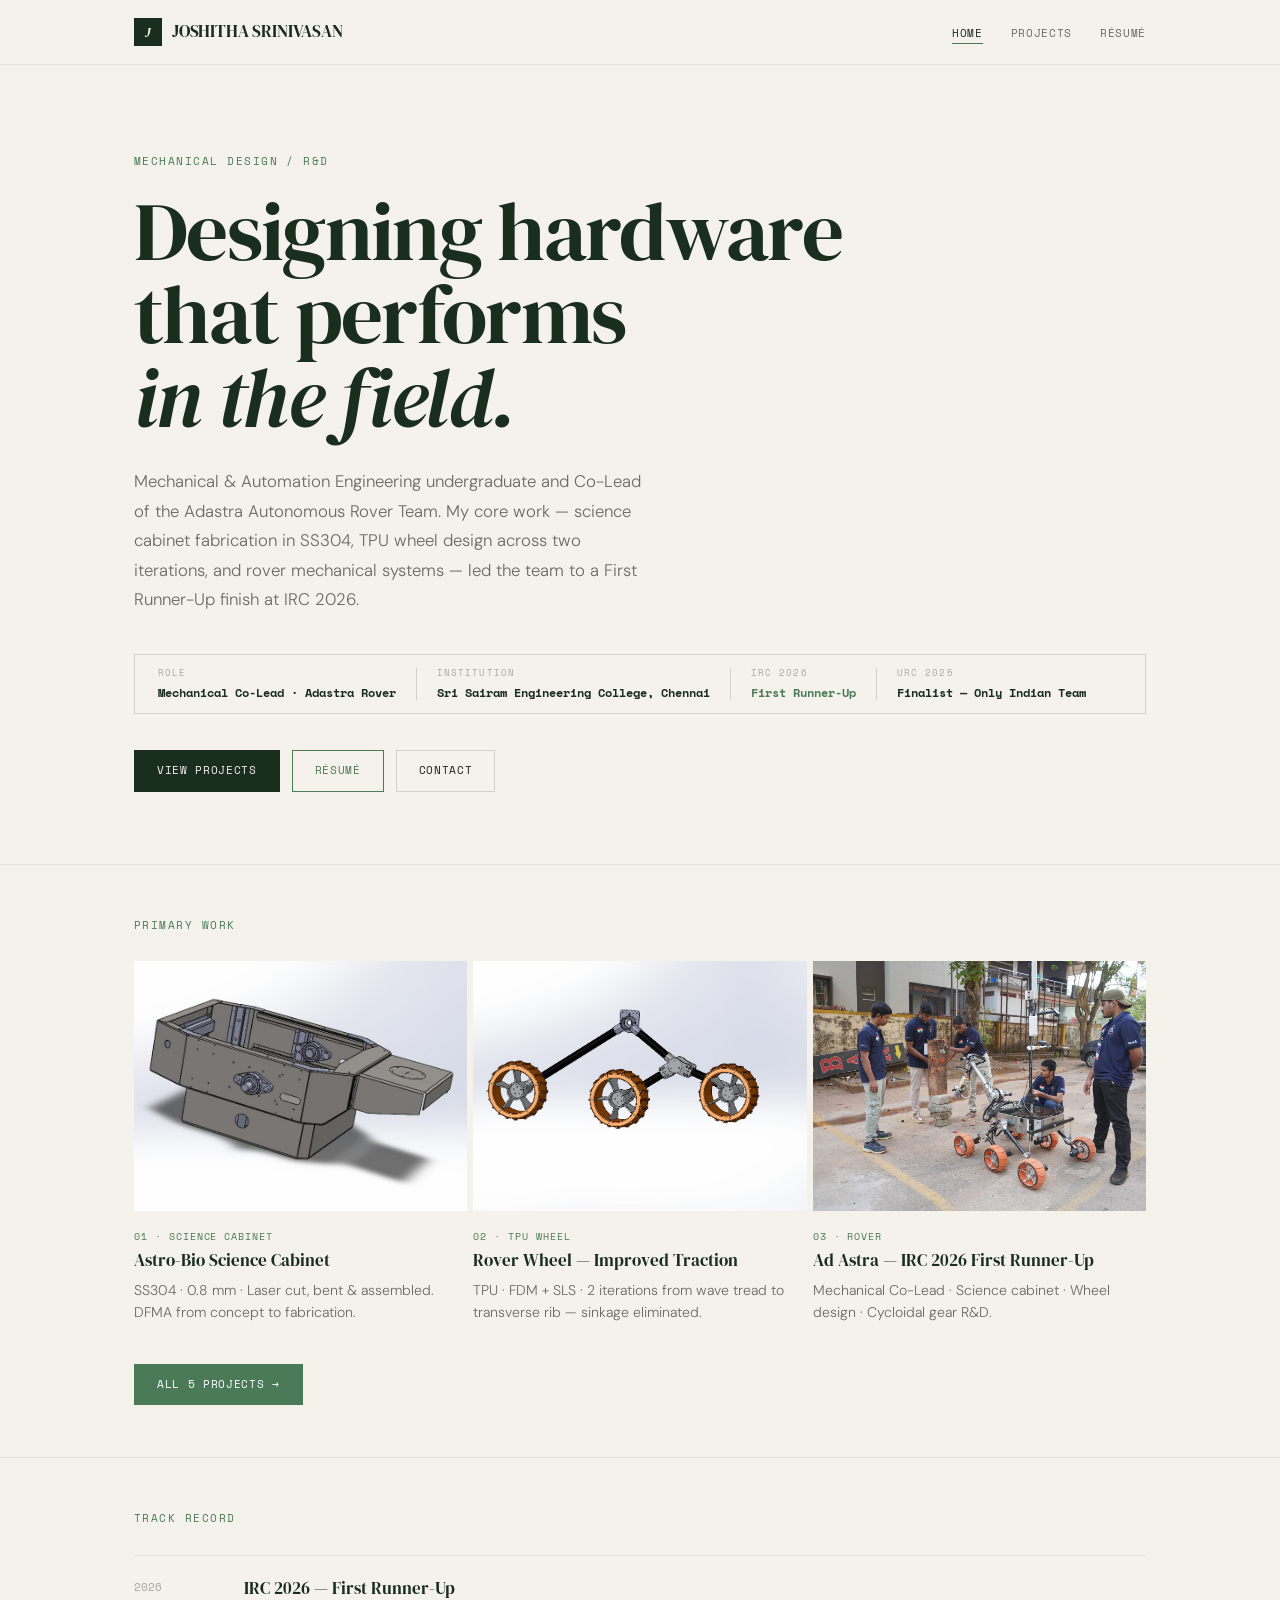
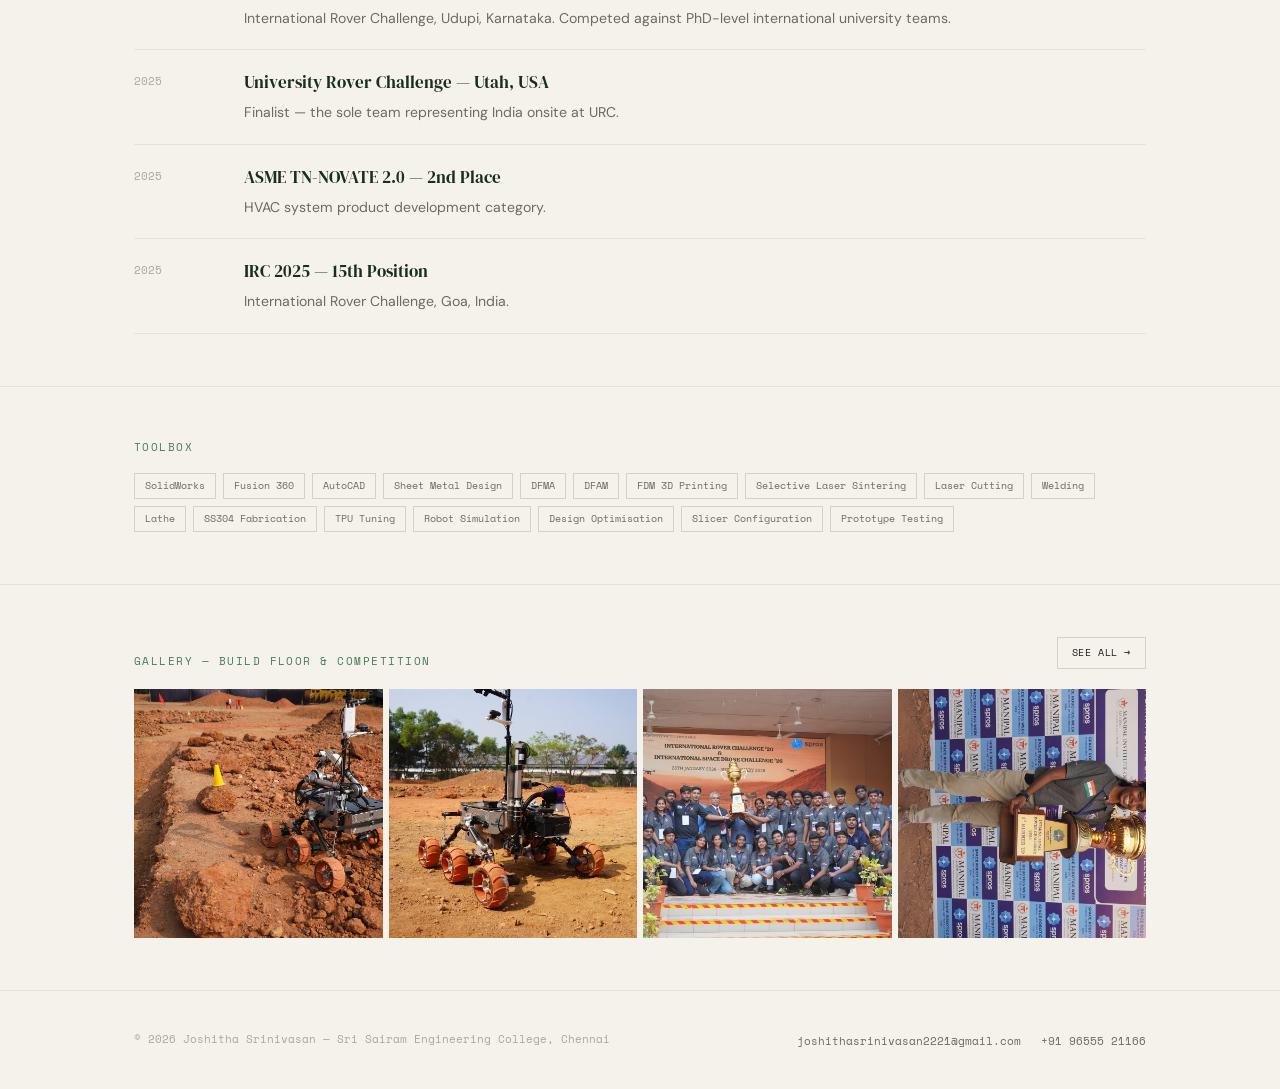
==== commit ee7d26af: "Add files via upload" ====
--- a/index.html
+++ b/index.html
@@ -52,7 +52,7 @@
     <div style="display:flex;gap:12px;flex-wrap:wrap;">
       <a href="projects.html" class="btn btn--primary">View projects</a>
       <a href="resume.html" class="btn btn--outline">Résumé</a>
-      <a href="mailto:sec23mu048@sairamtap.edu.in" class="btn">Contact</a>
+      <a href="mailto:joshithasrinivasan2221@gmail.com" class="btn">Contact</a>
     </div>
   </div>
 </section>
@@ -179,7 +179,7 @@
   <div class="wrap site-footer__inner">
     <span class="footer-copy">© 2026 Joshitha Srinivasan — Sri Sairam Engineering College, Chennai</span>
     <ul class="footer-links">
-      <li><a href="mailto:sec23mu048@sairamtap.edu.in">sec23mu048@sairamtap.edu.in</a></li>
+      <li><a href="mailto:joshithasrinivasan2221@gmail.com">joshithasrinivasan2221@gmail.com</a></li>
       <li><a href="tel:+919655521166">+91 96555 21166</a></li>
     </ul>
   </div>
